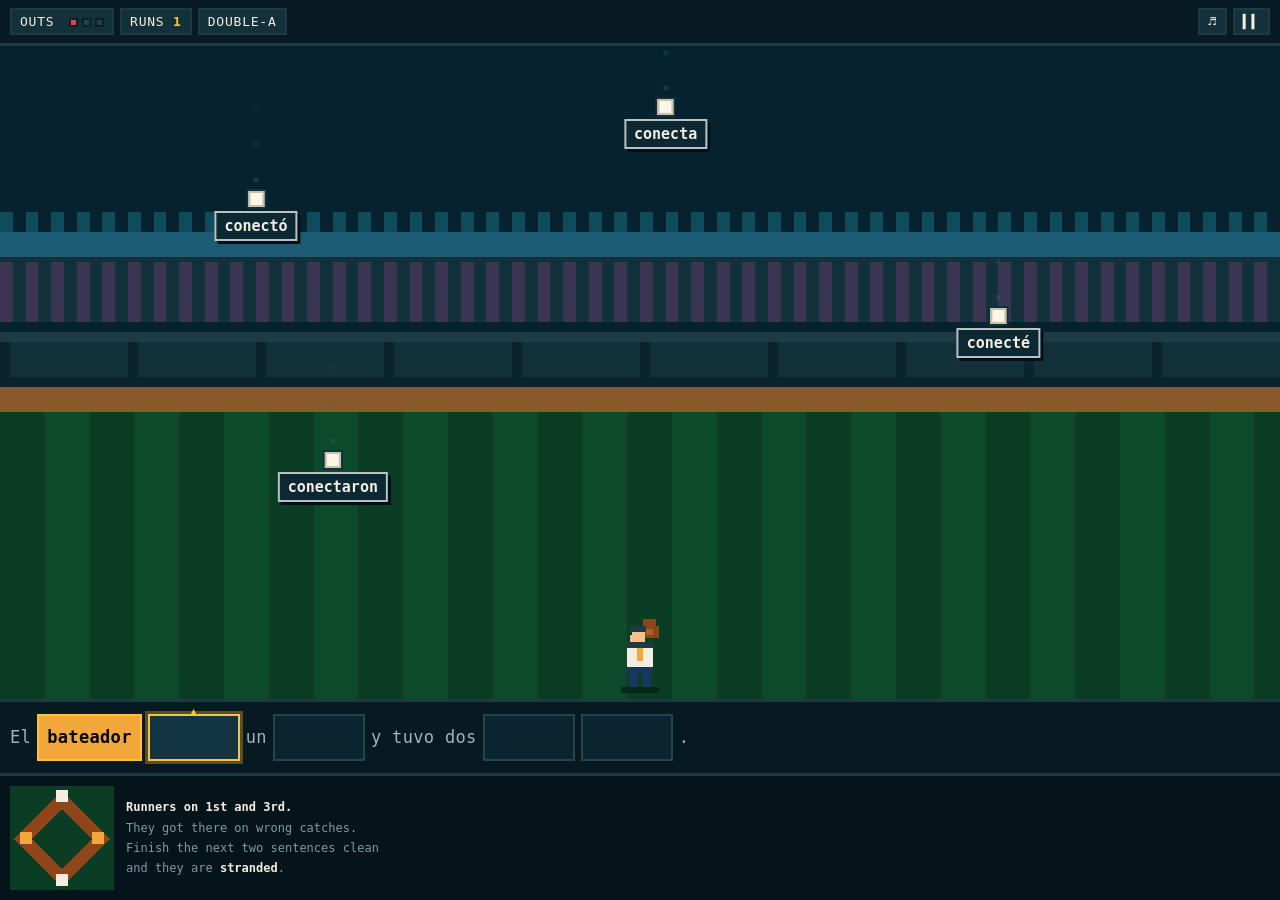
==== outfield-mockup.html @ 9ff3fc89 "outfielder: mockup of the fielding screen Standalone page, imports no rules and is wired to nothing." ====
<!doctype html>
<meta charset="utf-8">
<meta name="viewport" content="width=device-width,initial-scale=1">
<title>Outfielder — mockup</title>
<!--
  DESIGN MOCKUP. Not a build, not wired to anything, no rules imported.
  Its only job is to answer "what does the fielding screen look like"
  before any of it is written.

  Add ?notes to the URL for the annotated version.
-->
<style>
  :root{
    --sky-1:#0E4C5C; --sky-2:#1B5C74; --sky-0:#06222F;
    --wall:#12313B;  --wall-2:#1D3A46;
    --grass:#0A3D24; --grass-2:#0d4a2c;
    --dirt:#8E4519;  --dirt-2:#8A5A2B;
    --bone:#F4EDE0;  --bone-2:#FBF6EA;
    --gold:#F2A73B;  --gold-2:#F6C445;
    --steel:#B9C2C0;
    --ink:#02070A;
  }
  *{box-sizing:border-box;margin:0;padding:0}
  html,body{height:100%}
  body{
    background:var(--ink); color:var(--bone);
    font-family:ui-monospace,SFMono-Regular,Menlo,Consolas,monospace;
    display:flex; flex-direction:column;
    image-rendering:pixelated;
  }

  /* ---- HUD strip ------------------------------------------------- */
  .hud{
    display:flex; flex-wrap:wrap; gap:6px; align-items:center;
    padding:8px 10px; background:#081b24;
    border-bottom:3px solid var(--wall-2);
    font-size:13px; letter-spacing:.06em;
  }
  .chip{
    background:var(--wall); border:2px solid var(--wall-2);
    padding:4px 8px; color:var(--bone); white-space:nowrap;
  }
  .chip b{color:var(--gold-2); font-weight:700}
  .outs{display:inline-flex; gap:4px; vertical-align:-1px; margin-left:6px}
  .out-pip{width:9px;height:9px;background:#26414b;border:2px solid #0b2029}
  .out-pip.on{background:#E0483C}
  .spacer{flex:1}

  /* ---- the air ---------------------------------------------------- */
  .air{position:relative; flex:1 1 auto; min-height:200px; overflow:hidden}
  .air .park{position:absolute;inset:0;width:100%;height:100%}

  .ball{position:absolute; transform:translate(-50%,-50%); text-align:center}
  .ball .orb{
    width:16px;height:16px;margin:0 auto 4px;
    background:var(--bone-2); border:2px solid #cdbfa6;
    box-shadow:0 0 0 2px #0e3140;
  }
  .ball .word{
    display:inline-block; padding:4px 8px; font-size:15px; font-weight:700;
    background:#0b2833; border:2px solid var(--steel); color:var(--bone);
    box-shadow:3px 3px 0 #041019;
  }
  /* the correct ball is NOT marked in the real game — flagged only in notes */
  body.notes .ball.right .word{border-color:var(--gold); color:var(--gold-2)}
  .fielder{position:absolute; left:50%; bottom:6px; transform:translateX(-50%); z-index:1}
  .trail{position:absolute;width:5px;height:5px;background:#2d5e6e;transform:translate(-50%,-50%)}

  /* ---- the sentence ----------------------------------------------- */
  .deck{flex:0 0 auto; background:#071a22; border-top:3px solid var(--wall-2); padding:12px 10px}
  .sentence{
    font-size:17px; line-height:2.2; letter-spacing:.02em;
    display:flex; flex-wrap:wrap; align-items:center; gap:6px;
  }
  .w{color:#9fb3b8}
  .slot{
    display:inline-block; min-width:92px; text-align:center;
    padding:3px 8px; border:2px solid #24454f; background:#0b2530;
  }
  .slot.done{
    background:var(--gold); border-color:var(--gold-2); color:var(--ink);
    font-weight:700;
  }
  .slot.live{
    border-color:var(--gold-2); background:#123443; color:var(--gold-2);
    box-shadow:0 0 0 3px rgba(242,167,59,.35);
  }
  .slot.live{position:relative}
  .slot.live::before{
    content:'\25B2'; position:absolute; left:50%; top:-16px;
    transform:translateX(-50%); font-size:11px; color:var(--gold-2);
  }
  .slot.todo{color:#3f6572}

  /* ---- basepaths --------------------------------------------------- */
  .strip{flex:0 0 auto; display:flex; gap:12px; align-items:center; padding:10px;
         background:#05141b; border-top:3px solid var(--wall-2)}
  .strip svg{flex:0 0 auto}
  .legend{font-size:12px; line-height:1.7; color:#7f9aa2}
  .legend b{color:var(--bone)}

  /* ---- annotation layer -------------------------------------------- */
  .note{display:none}
  body.notes .note{
    display:block; position:absolute; z-index:5;
    font-size:11px; letter-spacing:.04em; color:#0b1f28;
    background:var(--gold-2); border:2px solid #b8791d;
    padding:2px 6px; max-width:190px; line-height:1.4;
  }
  body.notes .deck, body.notes .strip, body.notes .hud{position:relative}
</style>

<div class="hud">
  <span class="chip">OUTS
    <span class="outs"><i class="out-pip on"></i><i class="out-pip"></i><i class="out-pip"></i></span>
  </span>
  <span class="chip">RUNS <b>1</b></span>
  <span class="chip">DOUBLE&#8209;A</span>
  <span class="spacer"></span>
  <span class="chip">&#9836;</span>
  <span class="chip">&#9613;&#9613;</span>
  <div class="note" style="top:46px;left:10px">an out is a <b>finished sentence</b>, not a caught ball</div>
  <div class="note" style="top:46px;right:10px">level sets sentence length only — one ladder, not two</div>
</div>

<div class="air" id="air">
  <svg class="park" viewBox="0 0 400 260" preserveAspectRatio="none" shape-rendering="crispEdges" aria-hidden="true"></svg>
  <div class="note" style="top:8px;left:50%;transform:translateX(-50%)">four candidates for the <b>one live slot</b>. three are near-misses of the same lemma</div>
  <svg class="fielder" viewBox="0 0 36 48" width="58" height="77" shape-rendering="crispEdges" aria-hidden="true"></svg>
  <div class="note" style="bottom:8px;left:10px">letting them drop costs <b>time, not outs</b> — they come round again</div>
</div>

<div class="deck">
  <div class="sentence" id="sentence"></div>
  <div class="note" style="top:-14px;left:10px">blanks fill strictly <b>left to right</b>; caught word drops into the gold slot</div>
</div>

<div class="strip">
  <svg width="104" height="104" viewBox="0 0 104 104" shape-rendering="crispEdges" id="diamond"></svg>
  <div class="legend">
    <b>Runners on 1st and 3rd.</b><br>
    They got there on wrong catches.<br>
    Finish the next two sentences clean<br>
    and they are <b>stranded</b>.
  </div>
  <div class="note" style="top:-14px;right:10px">wrong catch &rarr; hit, scaled by how fast you grabbed</div>
</div>

<script>
if (location.search.includes('notes')) document.body.classList.add('notes');

/* ---------------- the ballpark behind the balls ------------------- */
const svg = document.querySelector('.air .park');
const R = (x,y,w,h,f) => `<rect x="${x}" y="${y}" width="${w}" height="${h}" fill="${f}"/>`;
let s = '';
s += R(0,0,400,260,'#0E4C5C');
s += R(0,0,400,70,'#06222F');                       // upper sky
for (let i=0;i<400;i+=8) s += R(i,66,4,4,'#0E4C5C'); // dither band
for (let i=4;i<400;i+=8) s += R(i,70,4,4,'#06222F');
s += R(0,74,400,10,'#1B5C74');
// crowd: two dithered decks
s += R(0,84,400,26,'#12313B');
for (let y=86;y<108;y+=4)
  for (let x=(y%8?0:4);x<400;x+=8)
    s += R(x,y,4,4, ['#1D3A46','#2b4f5c','#3a3550','#4a3a4e'][(x+y)%4]);
s += R(0,110,400,4,'#06222F');
// outfield wall + padding stripe
s += R(0,114,400,22,'#12313B');
s += R(0,114,400,4,'#1D3A46');
for (let x=0;x<400;x+=40) s += R(x,118,3,18,'#0b242c');
s += R(0,132,400,4,'#0b242c');
// warning track, then grass in mowed stripes
s += R(0,136,400,10,'#8A5A2B');
for (let i=0;i<400;i+=28) s += R(i,146,14,114,'#0A3D24');
for (let i=14;i<400;i+=28) s += R(i,146,14,114,'#0d4a2c');
/* The fielder is NOT drawn here. This background stretches to fit with
   preserveAspectRatio="none", which is right for bands and stripes and
   wrong for anything with a shape — a sprite in here comes out smeared
   vertically. It gets its own aspect-preserving svg below. */
svg.innerHTML = s;

/* ---------------- four balls in the air ---------------------------- */
/* Seed sentence, shape only. The shipped bank must come from a real
   source and go to a language adviser — none of this is a corpus. */
const CANDIDATES = [
  { word:'conectó',    x:20, y:26, right:true  },   // correct: 3sg preterite
  { word:'conecta',    x:52, y:12, right:false },   // wrong tense (present)
  { word:'conecté',    x:78, y:44, right:false },   // wrong person (1sg)
  { word:'conectaron', x:26, y:66, right:false }    // wrong number (3pl)
];
const air = document.getElementById('air');
for (const c of CANDIDATES) {
  for (let k=1;k<=3;k++) {                            // pixel trail
    const t = document.createElement('div');
    t.className = 'trail';
    t.style.left = c.x + '%';
    t.style.top  = (c.y - k*5.5) + '%';
    t.style.opacity = 0.55 - k*0.15;
    air.appendChild(t);
  }
  const b = document.createElement('div');
  b.className = 'ball' + (c.right ? ' right' : '');
  b.style.left = c.x + '%';
  b.style.top  = c.y + '%';
  b.innerHTML = '<div class="orb"></div><span class="word">' + c.word + '</span>';
  air.appendChild(b);
}

/* The fielder, in a sprite of its own so it keeps its proportions. */
const F = document.querySelector('.fielder');
F.innerHTML =
  R(6,44,24,4,'#062a18') +      // shadow
  R(20,2,8,4,'#8E4519')  +      // glove, raised
  R(18,6,12,8,'#8E4519') +
  R(22,8,4,4,'#a8632a')  +      // pocket
  R(12,12,6,4,'#F6C08A') +      // reaching arm
  R(12,6,10,4,'#1D3A46') +      // cap
  R(13,10,8,6,'#F6C08A') +      // head
  R(10,16,16,16,'#F4EDE0')+     // jersey
  R(10,16,16,4,'#1D3A46') +     // yoke
  R(16,20,4,8,'#F2A73B') +      // number panel
  R(10,32,16,4,'#17375F')+      // belt
  R(11,36,6,8,'#17375F')+       // legs
  R(19,36,6,8,'#17375F');

/* Keep every candidate wholly on screen. A ball whose word box leaves the
   viewport is an uncatchable ball — the mockup clipped 'conectaron' off the
   right edge at 390px before this existed, which is the same defect as a
   fielder rendered outside the frame. Nudge after layout, measure, assert. */
function clampBalls() {
  const M = 6;
  for (const b of document.querySelectorAll('.ball')) {
    b.style.marginLeft = '0px';
    const r = b.getBoundingClientRect();
    let dx = 0;
    if (r.right > innerWidth - M) dx = (innerWidth - M) - r.right;
    if (r.left + dx < M)          dx = M - r.left;
    if (dx) b.style.marginLeft = dx + 'px';
  }
}
clampBalls();
addEventListener('resize', clampBalls);

/* ---------------- the blanked sentence ----------------------------- */
const SENTENCE = [
  { t:'El' },
  { slot:'bateador', state:'done' },
  { slot:'',         state:'live' },
  { t:'un' },
  { slot:'',         state:'todo' },
  { t:'y tuvo dos' },
  { slot:'',         state:'todo' },
  { slot:'',         state:'todo', tail:'.' }
];
document.getElementById('sentence').innerHTML = SENTENCE.map(p =>
  p.t ? `<span class="w">${p.t}</span>`
      : `<span class="slot ${p.state}">${p.slot || '&nbsp;'}</span>` +
        (p.tail ? `<span class="w">${p.tail}</span>` : '')
).join('');

/* ---------------- basepaths ---------------------------------------- */
const d = document.getElementById('diamond');
let g = R(0,0,104,104,'#0A3D24');
/* A stepped pixel diamond: half-width grows to the middle row and shrinks
   back. Drawing the top and bottom wedges separately produced a bowtie —
   two triangles with the middle knocked out by the inner-grass rect. The
   inner grass has to be a diamond too, not a rectangle. */
const diamond = (cx, cy, half, colour) => {
  let out = '';
  for (let dy = -half; dy <= half; dy += 2) {
    const w = 2 * (half - Math.abs(dy));
    if (w > 0) out += R(cx - w/2, cy + dy, w, 2, colour);
  }
  return out;
};
g += diamond(52, 52, 48, '#8E4519');                  // basepath dirt
g += diamond(52, 52, 30, '#0A3D24');                  // infield grass
const base = (x,y,on) => R(x-6,y-6,12,12, on ? '#F2A73B' : '#F4EDE0');
g += base(52,10,false);   // second
g += base(88,52,true);    // first  — runner on
g += base(16,52,true);    // third  — runner on
g += base(52,94,false);   // home
d.innerHTML = g;
</script>
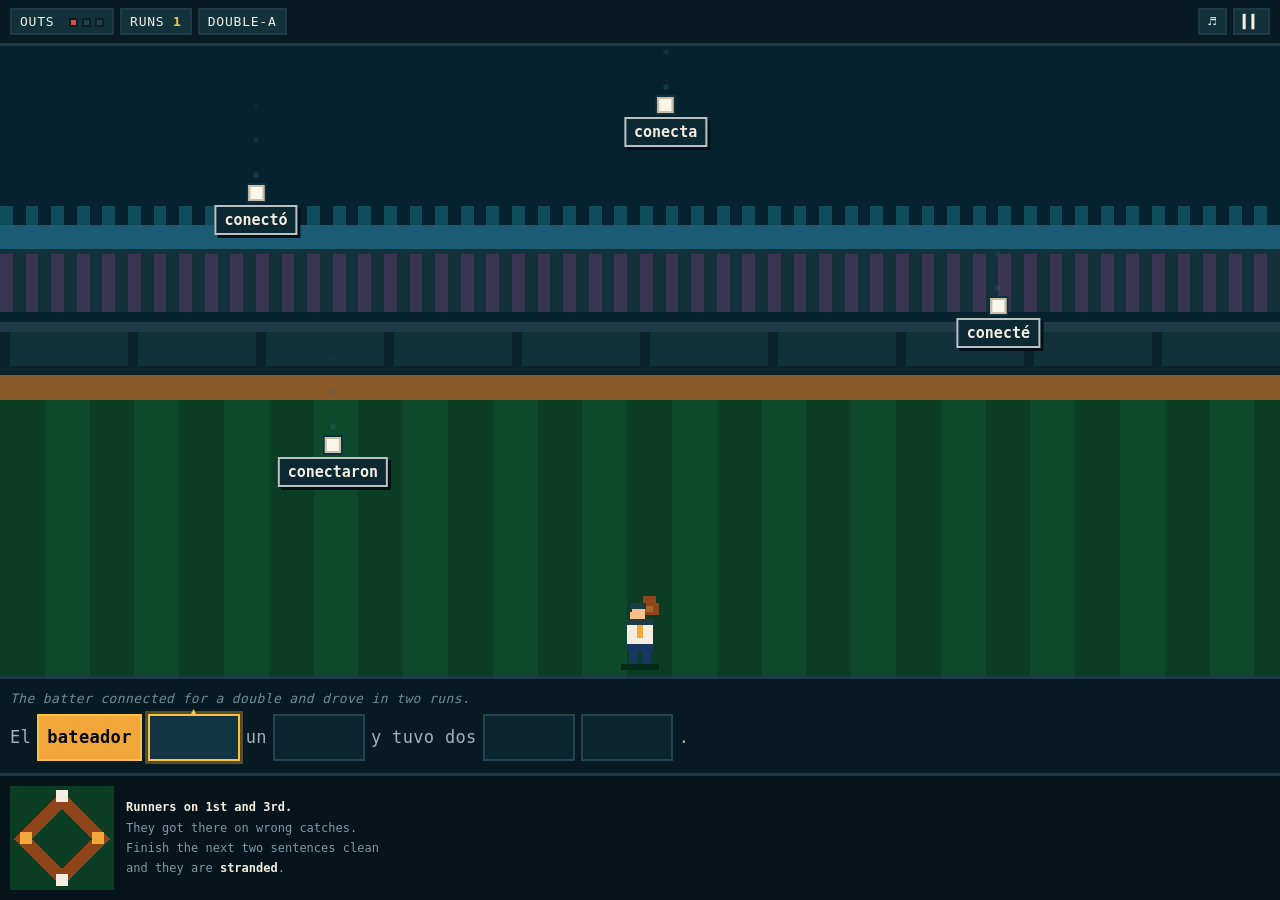
==== commit 07281b15: "outfielder: one bank for all rungs, and the gloss it forces The difficulty lever does not change, be" ====
--- a/outfield-mockup.html
+++ b/outfield-mockup.html
@@ -68,6 +68,16 @@
 
   /* ---- the sentence ----------------------------------------------- */
   .deck{flex:0 0 auto; background:#071a22; border-top:3px solid var(--wall-2); padding:12px 10px}
+  /* The English gloss. Not decoration — a noun slot's distractors have to
+     be lexical (Spanish nouns inflect for number and nothing else), and
+     carreras / entradas / bases are all feminine plural, so no amount of
+     Spanish context separates them. Without this line those slots are a
+     guess, which breaks the promise that a failed slot is the player's
+     own error. */
+  .gloss{
+    font-size:13px; letter-spacing:.03em; color:#6f8c95;
+    margin-bottom:8px; font-style:italic;
+  }
   .sentence{
     font-size:17px; line-height:2.2; letter-spacing:.02em;
     display:flex; flex-wrap:wrap; align-items:center; gap:6px;
@@ -131,8 +141,10 @@
 </div>
 
 <div class="deck">
+  <div class="gloss" id="gloss"></div>
   <div class="sentence" id="sentence"></div>
   <div class="note" style="top:-14px;left:10px">blanks fill strictly <b>left to right</b>; caught word drops into the gold slot</div>
+  <div class="note" style="bottom:-10px;right:10px">the gloss makes <b>noun slots fair</b> — grammar alone cannot separate carreras / entradas / bases</div>
 </div>
 
 <div class="strip">
@@ -252,6 +264,8 @@
   { slot:'',         state:'todo' },
   { slot:'',         state:'todo', tail:'.' }
 ];
+document.getElementById('gloss').textContent =
+  'The batter connected for a double and drove in two runs.';
 document.getElementById('sentence').innerHTML = SENTENCE.map(p =>
   p.t ? `<span class="w">${p.t}</span>`
       : `<span class="slot ${p.state}">${p.slot || '&nbsp;'}</span>` +
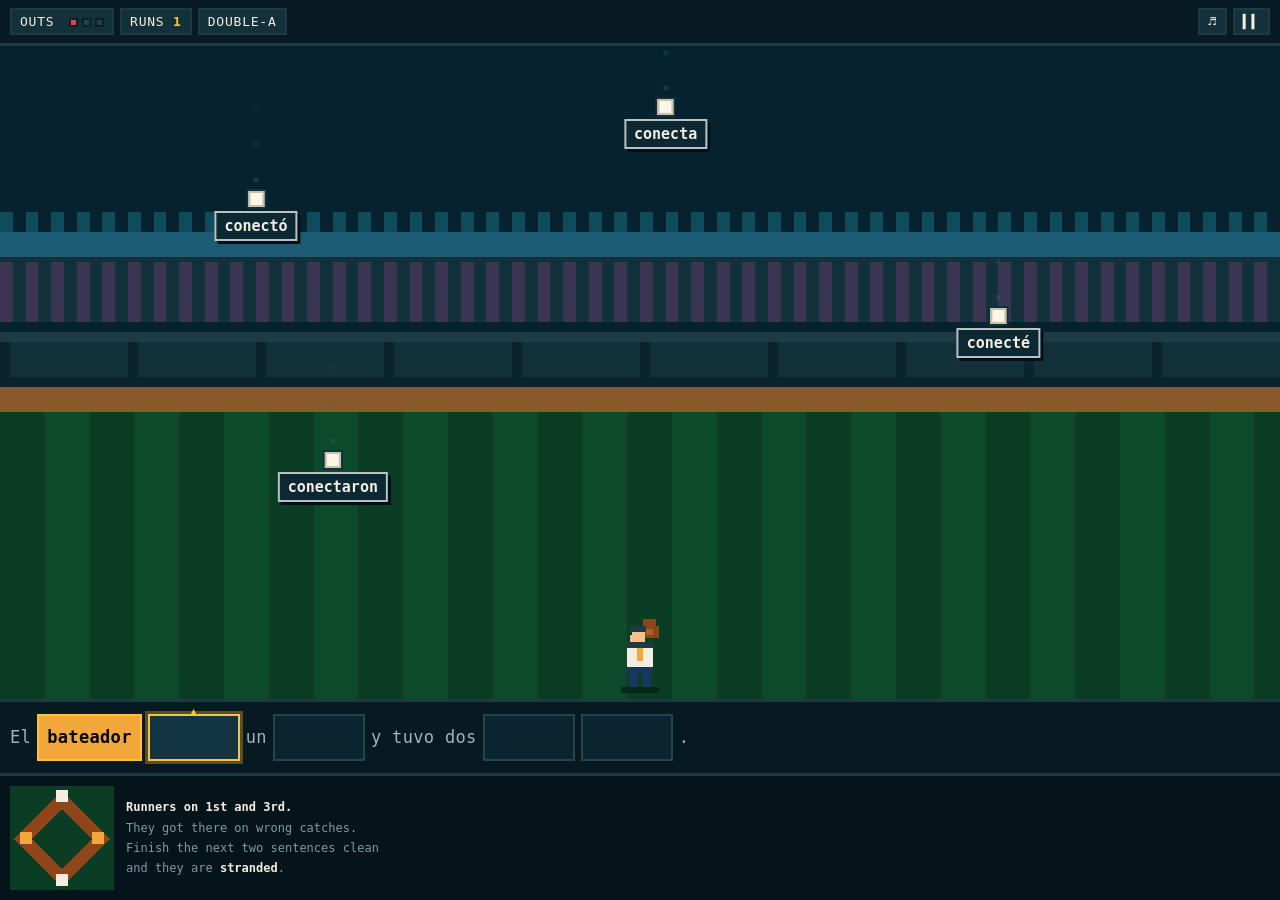
==== commit 066ea927: "outfielder: gloss only where grammar cannot separate the four An English hint under every blank turn" ====
--- a/outfield-mockup.html
+++ b/outfield-mockup.html
@@ -110,14 +110,27 @@
   .legend b{color:var(--bone)}
 
   /* ---- annotation layer -------------------------------------------- */
+  /* One rail under the screen, at every width, rather than pins on top of
+     it. Absolute callouts collided with each other and with the live slot
+     at phone width, and lengthening a single note put them back on top of
+     the game at desktop width too. A note that covers the thing it
+     annotates is worse than no note, and a layout that breaks when the
+     text grows will break again. */
   .note{display:none}
+  body.notes .note-rail{
+    padding:12px 10px; background:#0a1c24;
+    border-top:3px solid var(--wall-2);
+  }
+  body.notes .note-rail h4{
+    font-size:11px; letter-spacing:.12em; color:#6f8c95;
+    font-weight:400; margin-bottom:6px;
+  }
   body.notes .note{
-    display:block; position:absolute; z-index:5;
-    font-size:11px; letter-spacing:.04em; color:#0b1f28;
-    background:var(--gold-2); border:2px solid #b8791d;
-    padding:2px 6px; max-width:190px; line-height:1.4;
-  }
-  body.notes .deck, body.notes .strip, body.notes .hud{position:relative}
+    display:block; position:static; max-width:none;
+    font-size:11px; letter-spacing:.04em; line-height:1.5;
+    color:#0b1f28; background:var(--gold-2); border:2px solid #b8791d;
+    padding:3px 6px; margin:0 0 4px;
+  }
 </style>
 
 <div class="hud">
@@ -129,22 +142,22 @@
   <span class="spacer"></span>
   <span class="chip">&#9836;</span>
   <span class="chip">&#9613;&#9613;</span>
-  <div class="note" style="top:46px;left:10px">an out is a <b>finished sentence</b>, not a caught ball</div>
-  <div class="note" style="top:46px;right:10px">level sets sentence length only — one ladder, not two</div>
+  <div class="note">an out is a <b>finished sentence</b>, not a caught ball</div>
+  <div class="note">level sets sentence length only — one ladder, not two</div>
 </div>
 
 <div class="air" id="air">
   <svg class="park" viewBox="0 0 400 260" preserveAspectRatio="none" shape-rendering="crispEdges" aria-hidden="true"></svg>
-  <div class="note" style="top:8px;left:50%;transform:translateX(-50%)">four candidates for the <b>one live slot</b>. three are near-misses of the same lemma</div>
+  <div class="note">four candidates for the <b>one live slot</b>. three are near-misses of the same lemma</div>
   <svg class="fielder" viewBox="0 0 36 48" width="58" height="77" shape-rendering="crispEdges" aria-hidden="true"></svg>
-  <div class="note" style="bottom:8px;left:10px">letting them drop costs <b>time, not outs</b> — they come round again</div>
+  <div class="note">letting them drop costs <b>time, not outs</b> — they come round again</div>
 </div>
 
 <div class="deck">
   <div class="gloss" id="gloss"></div>
   <div class="sentence" id="sentence"></div>
-  <div class="note" style="top:-14px;left:10px">blanks fill strictly <b>left to right</b>; caught word drops into the gold slot</div>
-  <div class="note" style="bottom:-10px;right:10px">the gloss makes <b>noun slots fair</b> — grammar alone cannot separate carreras / entradas / bases</div>
+  <div class="note">blanks fill strictly <b>left to right</b>; caught word drops into the gold slot</div>
+  <div class="note">this slot is a <b>verb</b>, so no gloss — tense, person and number separate the four. A noun slot would show its English lemma here, because <i>carreras / entradas / bases</i> are all feminine plural and grammar cannot tell them apart</div>
 </div>
 
 <div class="strip">
@@ -155,11 +168,24 @@
     Finish the next two sentences clean<br>
     and they are <b>stranded</b>.
   </div>
-  <div class="note" style="top:-14px;right:10px">wrong catch &rarr; hit, scaled by how fast you grabbed</div>
+  <div class="note">wrong catch &rarr; hit, scaled by how fast you grabbed</div>
 </div>
 
 <script>
 if (location.search.includes('notes')) document.body.classList.add('notes');
+
+/* Every callout goes into one rail at the foot of the page, at any
+   width, so nothing ever covers the screen it describes. */
+function reflowNotes() {
+  if (!document.body.classList.contains('notes')) return;
+  const rail = document.createElement('div');
+  rail.className = 'note-rail';
+  rail.innerHTML = '<h4>WHAT YOU ARE LOOKING AT</h4>';
+  for (const n of document.querySelectorAll('.note')) rail.appendChild(n);
+  document.body.appendChild(rail);
+}
+
+reflowNotes();
 
 /* ---------------- the ballpark behind the balls ------------------- */
 const svg = document.querySelector('.air .park');
@@ -264,8 +290,20 @@
   { slot:'',         state:'todo' },
   { slot:'',         state:'todo', tail:'.' }
 ];
-document.getElementById('gloss').textContent =
-  'The batter connected for a double and drove in two runs.';
+/* Per-slot, not per-sentence. A whole-sentence translation under every
+   blank turns morphology slots into a lookup; this one appears only on
+   the live slot, and only when that slot's distractors are lexical —
+   which is the noun slots, because a Spanish noun inflects for number
+   and nothing else. The live slot here is a VERB, separated by grammar,
+   so it carries none. */
+const LIVE_GLOSS = null;
+const glossEl = document.getElementById('gloss');
+/* When there is no gloss the line is simply absent. An explicit "no gloss
+   here" would be mockup commentary on the game surface — the player does
+   not need telling that a hint they were never owed is missing. The
+   explanation lives in the ?notes layer instead. */
+if (LIVE_GLOSS) glossEl.textContent = `this blank: \u201c${LIVE_GLOSS}\u201d`;
+else            glossEl.remove();
 document.getElementById('sentence').innerHTML = SENTENCE.map(p =>
   p.t ? `<span class="w">${p.t}</span>`
       : `<span class="slot ${p.state}">${p.slot || '&nbsp;'}</span>` +
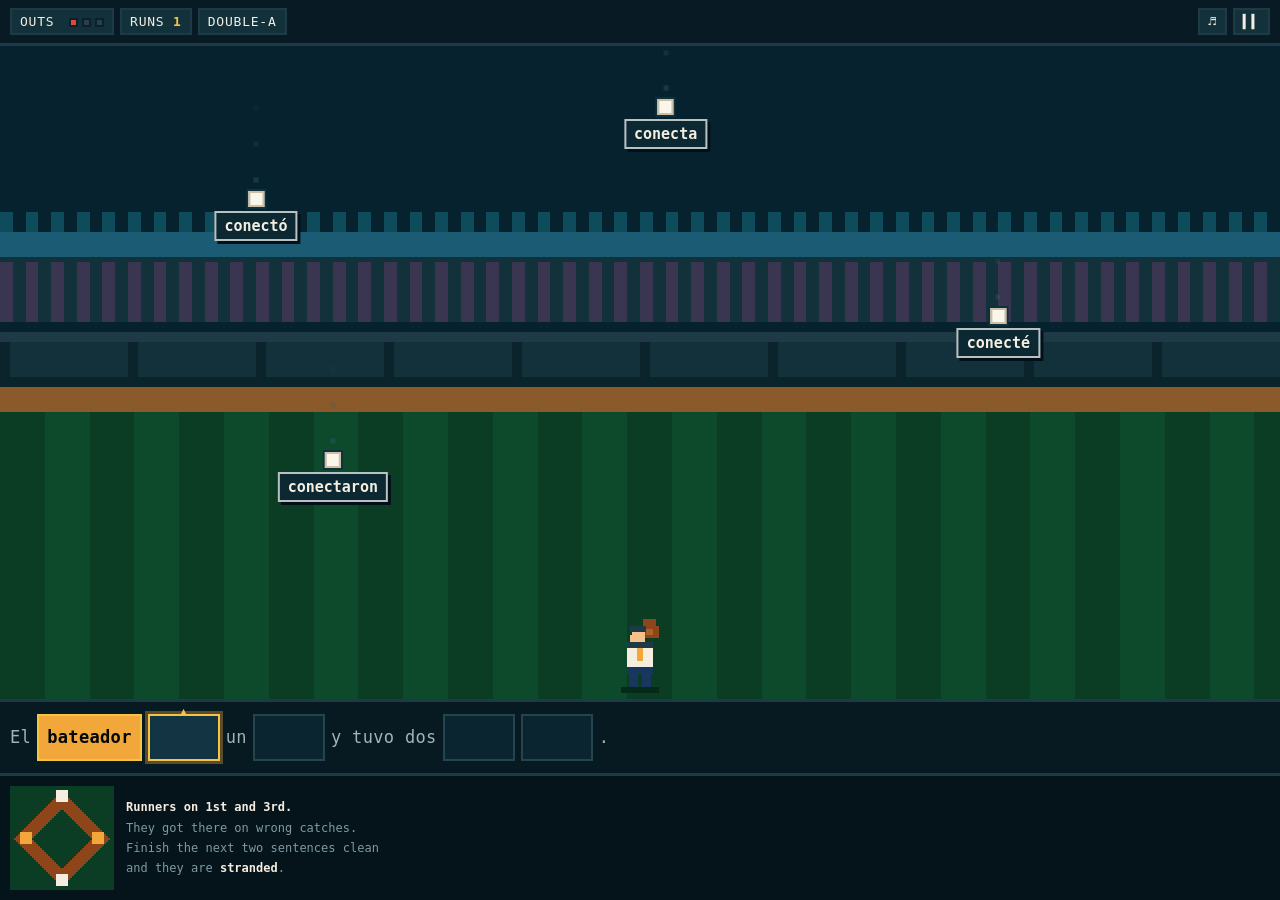
==== commit acd1f1c7: "outfielder: slot min-width 72px; 320x568 dropped as a target Seven slots at a 92px min-width wrapped" ====
--- a/outfield-mockup.html
+++ b/outfield-mockup.html
@@ -83,8 +83,14 @@
     display:flex; flex-wrap:wrap; align-items:center; gap:6px;
   }
   .w{color:#9fb3b8}
+  /* 72px, not 92px. A seven-slot Major League line wraps to five rows at
+     320px and overflows the page; 72px saves a row and it fits. Below
+     72px nothing further happens — the cost is row COUNT, and no further
+     narrowing removes another row — so this is the whole of the lever
+     and there is no reason to go smaller. It is a min-width, so a long
+     word still expands its own slot. */
   .slot{
-    display:inline-block; min-width:92px; text-align:center;
+    display:inline-block; min-width:72px; text-align:center;
     padding:3px 8px; border:2px solid #24454f; background:#0b2530;
   }
   .slot.done{
@@ -280,6 +286,32 @@
 addEventListener('resize', clampBalls);
 
 /* ---------------- the blanked sentence ----------------------------- */
+/* MAJOR LEAGUE WIDTH PROBE — ?probe
+
+   Seven slots and twelve tokens, which is the shape the rung ceiling
+   analysis says a Major League sentence has to have. It is NOT a
+   sentence and makes no grammatical claim: it is a ruler, built from
+   word forms that already exist in rules.js VOCAB and in the worked
+   entry, so the glyph widths are real ones rather than invented ones.
+   Its only job is to answer whether seven slots fit at 320px without
+   the sentence strip eating the ball area.
+
+   The longest real forms in the tree are used deliberately — the fit
+   check is worthless at median width. */
+const PROBE = [
+  { t:'El' },
+  { slot:'', state:'done', word:'jardinero' },
+  { slot:'', state:'live' },
+  { t:'de' },
+  { slot:'', state:'todo' },
+  { t:'y el' },
+  { slot:'', state:'todo' },
+  { slot:'', state:'todo' },
+  { t:'con' },
+  { slot:'', state:'todo' },
+  { slot:'', state:'todo', tail:'.' }
+];
+
 const SENTENCE = [
   { t:'El' },
   { slot:'bateador', state:'done' },
@@ -304,9 +336,10 @@
    explanation lives in the ?notes layer instead. */
 if (LIVE_GLOSS) glossEl.textContent = `this blank: \u201c${LIVE_GLOSS}\u201d`;
 else            glossEl.remove();
-document.getElementById('sentence').innerHTML = SENTENCE.map(p =>
+const LINE = location.search.includes('probe') ? PROBE : SENTENCE;
+document.getElementById('sentence').innerHTML = LINE.map(p =>
   p.t ? `<span class="w">${p.t}</span>`
-      : `<span class="slot ${p.state}">${p.slot || '&nbsp;'}</span>` +
+      : `<span class="slot ${p.state}">${p.word || p.slot || '&nbsp;'}</span>` +
         (p.tail ? `<span class="w">${p.tail}</span>` : '')
 ).join('');
 
